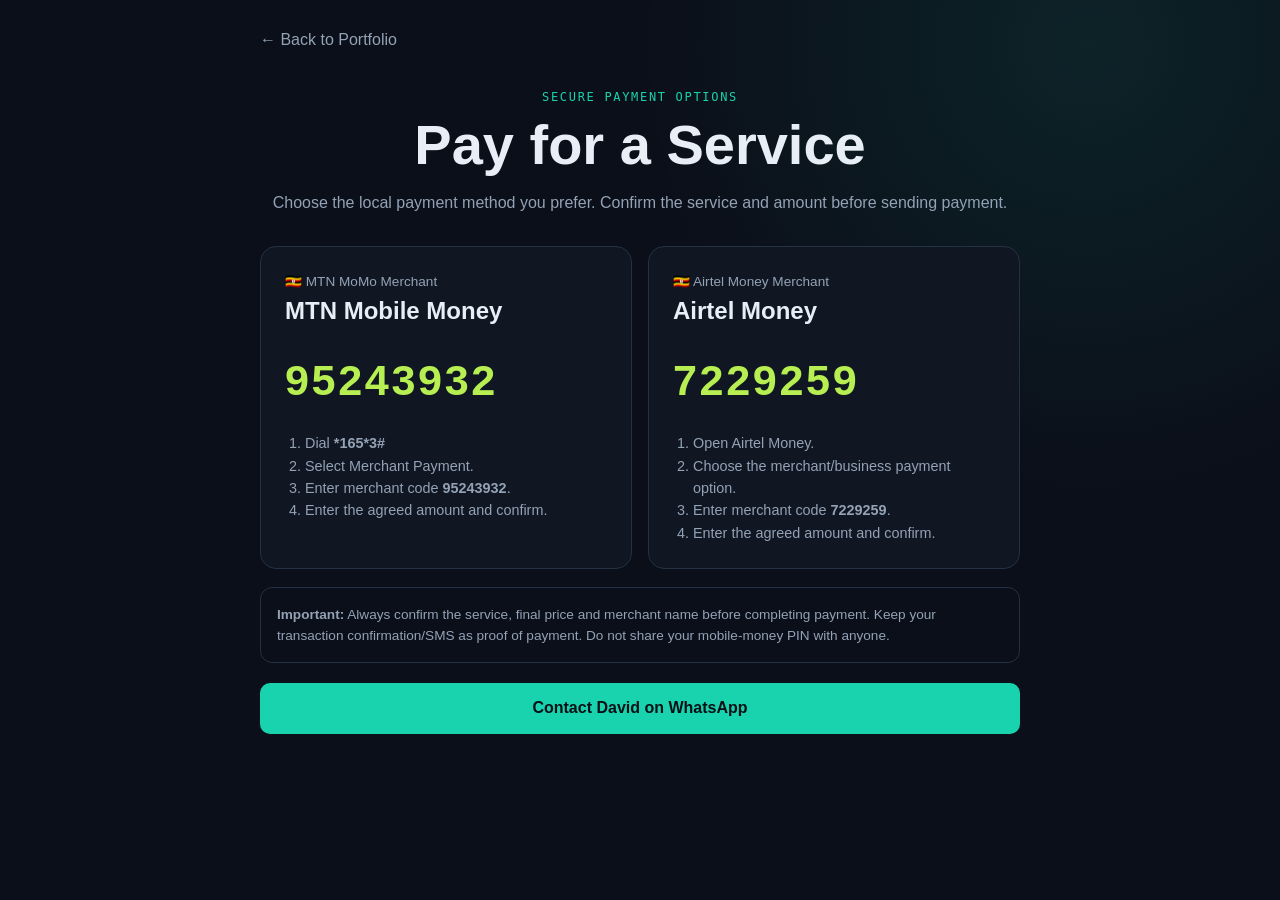
==== payments.html @ e39f808e "Add MTN and Airtel merchant payment page" ====
<!DOCTYPE html>
<html lang="en">
<head>
<meta charset="UTF-8">
<meta name="viewport" content="width=device-width, initial-scale=1.0">
<title>Payment Options | Mwesigwa David</title>
<meta name="description" content="MTN MoMo and Airtel Money merchant payment options for Mwesigwa David digital services.">
<link rel="icon" type="image/png" sizes="32x32" href="./favicon-32.png">
<style>
:root{--bg:#0b0f19;--card:#101722;--text:#e8eef5;--muted:#93a2b5;--border:#243142;--primary:#19d3ae;--accent:#b7ef52;--dark:#071016}
*{box-sizing:border-box}body{margin:0;min-height:100vh;background:radial-gradient(circle at 85% 5%,rgba(25,211,174,.1),transparent 28rem),var(--bg);color:var(--text);font-family:Inter,Arial,sans-serif;line-height:1.55}.shell{width:min(760px,calc(100% - 30px));margin:auto;padding:28px 0 50px}.back{display:inline-block;color:var(--muted);text-decoration:none;margin-bottom:35px}.back:hover{color:var(--primary)}header{text-align:center;margin-bottom:30px}h1{font-size:clamp(2rem,7vw,3.5rem);line-height:1.05;margin:10px 0}header p{color:var(--muted)}.eyebrow{color:var(--primary);font-family:monospace;letter-spacing:.14em;font-size:.75rem}.grid{display:grid;grid-template-columns:1fr 1fr;gap:16px}.card{background:var(--card);border:1px solid var(--border);border-radius:16px;padding:24px}.card h2{margin:0 0 5px}.label{color:var(--muted);font-size:.85rem}.code{font-size:clamp(1.8rem,7vw,2.7rem);font-weight:800;letter-spacing:.06em;margin:18px 0;color:var(--accent)}.steps{color:var(--muted);font-size:.9rem;margin:0;padding-left:20px}.note{margin-top:18px;padding:16px;border:1px solid var(--border);border-radius:12px;color:var(--muted);font-size:.85rem}.contact{display:block;text-align:center;margin-top:20px;padding:13px;border-radius:10px;background:var(--primary);color:var(--dark);font-weight:800;text-decoration:none}@media(max-width:600px){.grid{grid-template-columns:1fr}}
</style>
</head>
<body>
<main class="shell">
<a class="back" href="./index.html">← Back to Portfolio</a>
<header><div class="eyebrow">SECURE PAYMENT OPTIONS</div><h1>Pay for a Service</h1><p>Choose the local payment method you prefer. Confirm the service and amount before sending payment.</p></header>
<section class="grid">
<div class="card"><div class="label">🇺🇬 MTN MoMo Merchant</div><h2>MTN Mobile Money</h2><div class="code">95243932</div><ol class="steps"><li>Dial <strong>*165*3#</strong></li><li>Select Merchant Payment.</li><li>Enter merchant code <strong>95243932</strong>.</li><li>Enter the agreed amount and confirm.</li></ol></div>
<div class="card"><div class="label">🇺🇬 Airtel Money Merchant</div><h2>Airtel Money</h2><div class="code">7229259</div><ol class="steps"><li>Open Airtel Money.</li><li>Choose the merchant/business payment option.</li><li>Enter merchant code <strong>7229259</strong>.</li><li>Enter the agreed amount and confirm.</li></ol></div>
</section>
<div class="note"><strong>Important:</strong> Always confirm the service, final price and merchant name before completing payment. Keep your transaction confirmation/SMS as proof of payment. Do not share your mobile-money PIN with anyone.</div>
<a class="contact" href="https://wa.me/256781372439?text=Hello%20David%2C%20I%20would%20like%20to%20make%20a%20payment%20for%20a%20service.">Contact David on WhatsApp</a>
</main>
</body>
</html>
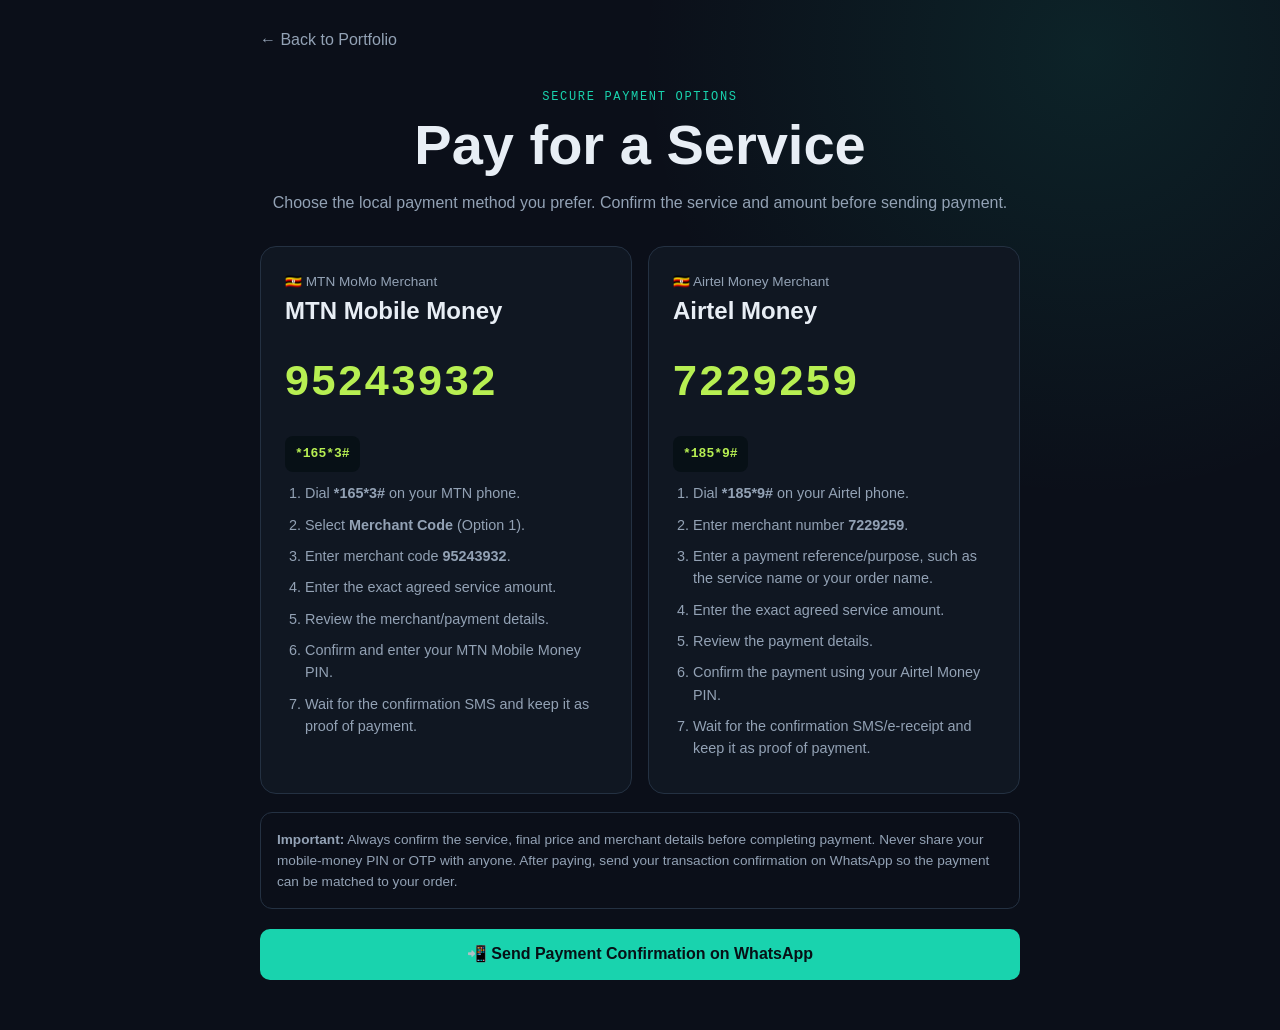
==== commit 2045e60b: "Add detailed MTN and Airtel merchant payment instructions" ====
--- a/payments.html
+++ b/payments.html
@@ -8,7 +8,7 @@
 <link rel="icon" type="image/png" sizes="32x32" href="./favicon-32.png">
 <style>
 :root{--bg:#0b0f19;--card:#101722;--text:#e8eef5;--muted:#93a2b5;--border:#243142;--primary:#19d3ae;--accent:#b7ef52;--dark:#071016}
-*{box-sizing:border-box}body{margin:0;min-height:100vh;background:radial-gradient(circle at 85% 5%,rgba(25,211,174,.1),transparent 28rem),var(--bg);color:var(--text);font-family:Inter,Arial,sans-serif;line-height:1.55}.shell{width:min(760px,calc(100% - 30px));margin:auto;padding:28px 0 50px}.back{display:inline-block;color:var(--muted);text-decoration:none;margin-bottom:35px}.back:hover{color:var(--primary)}header{text-align:center;margin-bottom:30px}h1{font-size:clamp(2rem,7vw,3.5rem);line-height:1.05;margin:10px 0}header p{color:var(--muted)}.eyebrow{color:var(--primary);font-family:monospace;letter-spacing:.14em;font-size:.75rem}.grid{display:grid;grid-template-columns:1fr 1fr;gap:16px}.card{background:var(--card);border:1px solid var(--border);border-radius:16px;padding:24px}.card h2{margin:0 0 5px}.label{color:var(--muted);font-size:.85rem}.code{font-size:clamp(1.8rem,7vw,2.7rem);font-weight:800;letter-spacing:.06em;margin:18px 0;color:var(--accent)}.steps{color:var(--muted);font-size:.9rem;margin:0;padding-left:20px}.note{margin-top:18px;padding:16px;border:1px solid var(--border);border-radius:12px;color:var(--muted);font-size:.85rem}.contact{display:block;text-align:center;margin-top:20px;padding:13px;border-radius:10px;background:var(--primary);color:var(--dark);font-weight:800;text-decoration:none}@media(max-width:600px){.grid{grid-template-columns:1fr}}
+*{box-sizing:border-box}body{margin:0;min-height:100vh;background:radial-gradient(circle at 85% 5%,rgba(25,211,174,.1),transparent 28rem),var(--bg);color:var(--text);font-family:Inter,Arial,sans-serif;line-height:1.55}.shell{width:min(760px,calc(100% - 30px));margin:auto;padding:28px 0 50px}.back{display:inline-block;color:var(--muted);text-decoration:none;margin-bottom:35px}.back:hover{color:var(--primary)}header{text-align:center;margin-bottom:30px}h1{font-size:clamp(2rem,7vw,3.5rem);line-height:1.05;margin:10px 0}header p{color:var(--muted)}.eyebrow{color:var(--primary);font-family:monospace;letter-spacing:.14em;font-size:.75rem}.grid{display:grid;grid-template-columns:1fr 1fr;gap:16px}.card{background:var(--card);border:1px solid var(--border);border-radius:16px;padding:24px}.card h2{margin:0 0 5px}.label{color:var(--muted);font-size:.85rem}.code{font-size:clamp(1.8rem,7vw,2.7rem);font-weight:800;letter-spacing:.06em;margin:18px 0;color:var(--accent)}.steps{color:var(--muted);font-size:.9rem;margin:0;padding-left:20px}.steps li{margin-bottom:9px}.usssd{display:inline-block;margin:4px 0 10px;padding:8px 10px;border-radius:8px;background:var(--dark);color:var(--accent);font-family:monospace;font-weight:800}.note{margin-top:18px;padding:16px;border:1px solid var(--border);border-radius:12px;color:var(--muted);font-size:.85rem}.contact{display:block;text-align:center;margin-top:20px;padding:13px;border-radius:10px;background:var(--primary);color:var(--dark);font-weight:800;text-decoration:none}@media(max-width:600px){.grid{grid-template-columns:1fr}}
 </style>
 </head>
 <body>
@@ -16,11 +16,11 @@
 <a class="back" href="./index.html">← Back to Portfolio</a>
 <header><div class="eyebrow">SECURE PAYMENT OPTIONS</div><h1>Pay for a Service</h1><p>Choose the local payment method you prefer. Confirm the service and amount before sending payment.</p></header>
 <section class="grid">
-<div class="card"><div class="label">🇺🇬 MTN MoMo Merchant</div><h2>MTN Mobile Money</h2><div class="code">95243932</div><ol class="steps"><li>Dial <strong>*165*3#</strong></li><li>Select Merchant Payment.</li><li>Enter merchant code <strong>95243932</strong>.</li><li>Enter the agreed amount and confirm.</li></ol></div>
-<div class="card"><div class="label">🇺🇬 Airtel Money Merchant</div><h2>Airtel Money</h2><div class="code">7229259</div><ol class="steps"><li>Open Airtel Money.</li><li>Choose the merchant/business payment option.</li><li>Enter merchant code <strong>7229259</strong>.</li><li>Enter the agreed amount and confirm.</li></ol></div>
+<div class="card"><div class="label">🇺🇬 MTN MoMo Merchant</div><h2>MTN Mobile Money</h2><div class="code">95243932</div><div class="usssd">*165*3#</div><ol class="steps"><li>Dial <strong>*165*3#</strong> on your MTN phone.</li><li>Select <strong>Merchant Code</strong> (Option 1).</li><li>Enter merchant code <strong>95243932</strong>.</li><li>Enter the exact agreed service amount.</li><li>Review the merchant/payment details.</li><li>Confirm and enter your MTN Mobile Money PIN.</li><li>Wait for the confirmation SMS and keep it as proof of payment.</li></ol></div>
+<div class="card"><div class="label">🇺🇬 Airtel Money Merchant</div><h2>Airtel Money</h2><div class="code">7229259</div><div class="usssd">*185*9#</div><ol class="steps"><li>Dial <strong>*185*9#</strong> on your Airtel phone.</li><li>Enter merchant number <strong>7229259</strong>.</li><li>Enter a payment reference/purpose, such as the service name or your order name.</li><li>Enter the exact agreed service amount.</li><li>Review the payment details.</li><li>Confirm the payment using your Airtel Money PIN.</li><li>Wait for the confirmation SMS/e-receipt and keep it as proof of payment.</li></ol></div>
 </section>
-<div class="note"><strong>Important:</strong> Always confirm the service, final price and merchant name before completing payment. Keep your transaction confirmation/SMS as proof of payment. Do not share your mobile-money PIN with anyone.</div>
-<a class="contact" href="https://wa.me/256781372439?text=Hello%20David%2C%20I%20would%20like%20to%20make%20a%20payment%20for%20a%20service.">Contact David on WhatsApp</a>
+<div class="note"><strong>Important:</strong> Always confirm the service, final price and merchant details before completing payment. Never share your mobile-money PIN or OTP with anyone. After paying, send your transaction confirmation on WhatsApp so the payment can be matched to your order.</div>
+<a class="contact" href="https://wa.me/256781372439?text=Hello%20David%2C%20I%20have%20made%20a%20payment%20for%20a%20service.%20I%20will%20send%20the%20transaction%20confirmation.">📲 Send Payment Confirmation on WhatsApp</a>
 </main>
 </body>
 </html>
